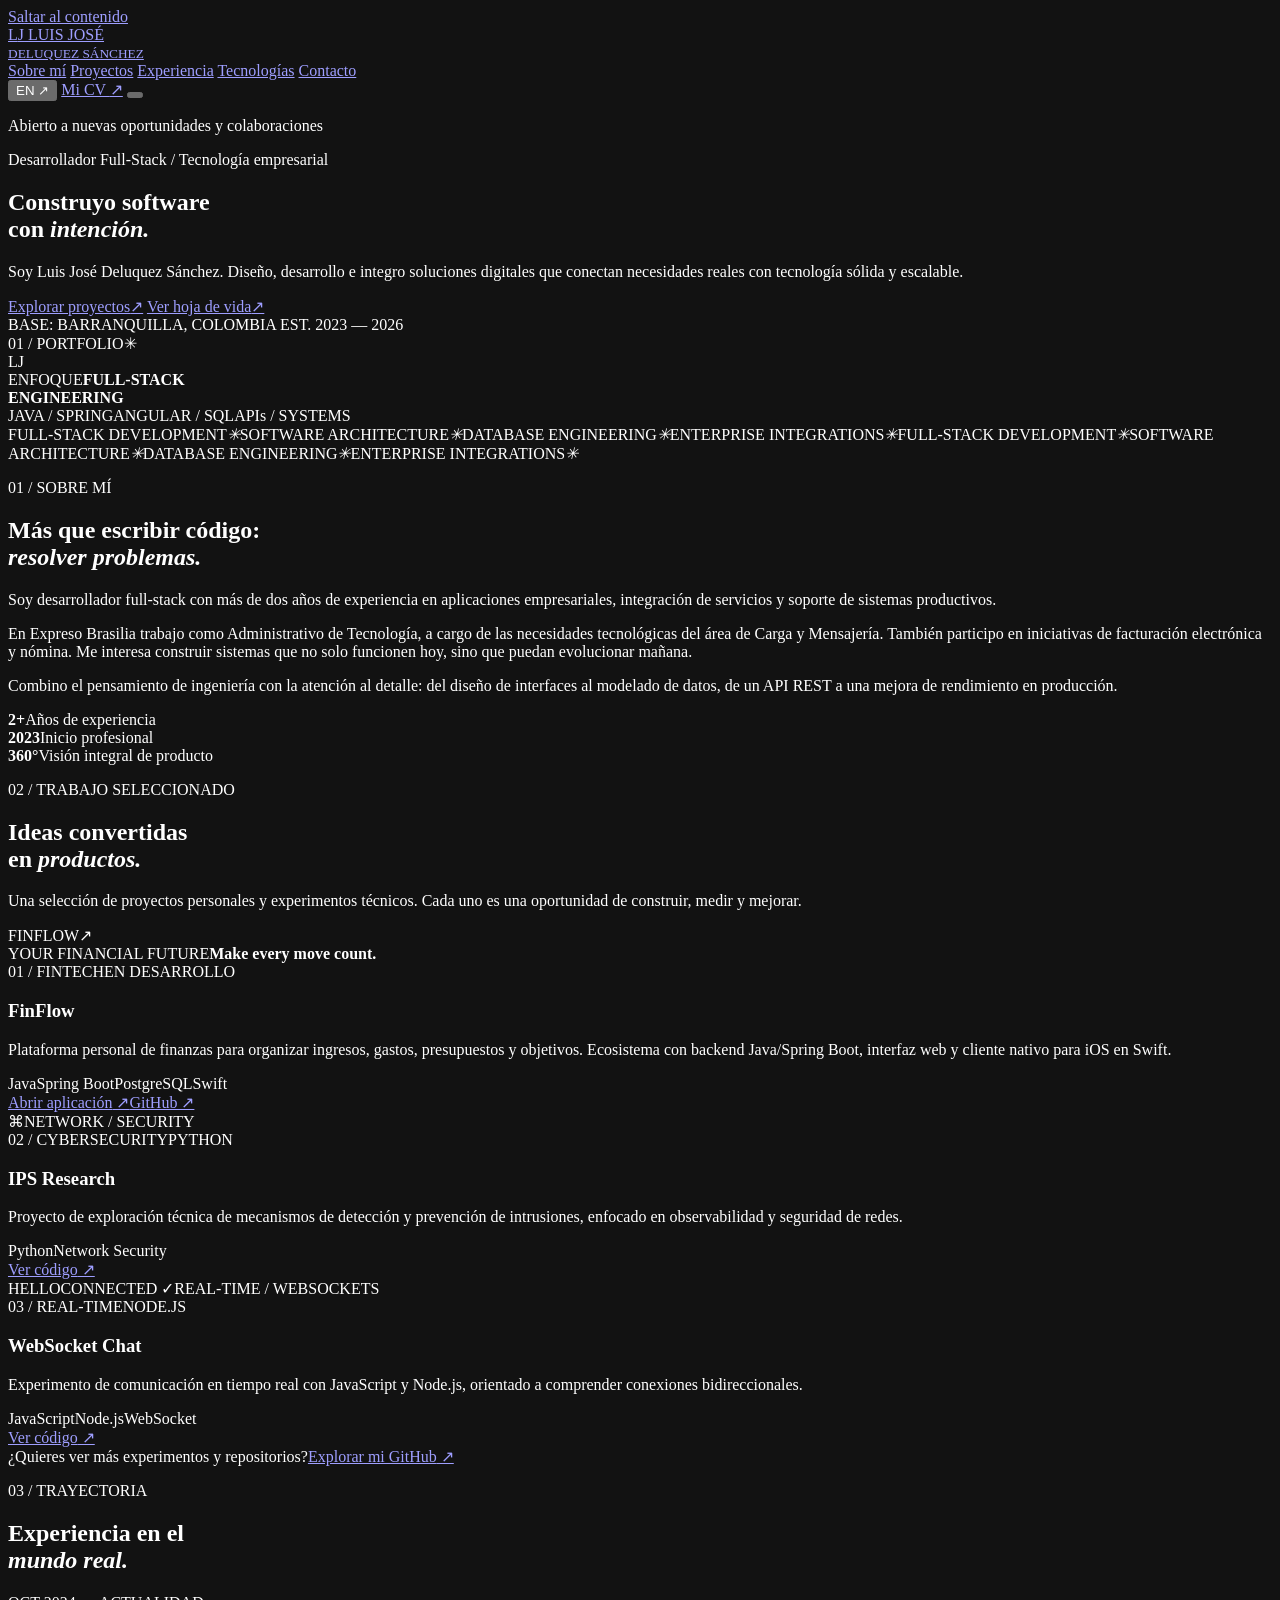
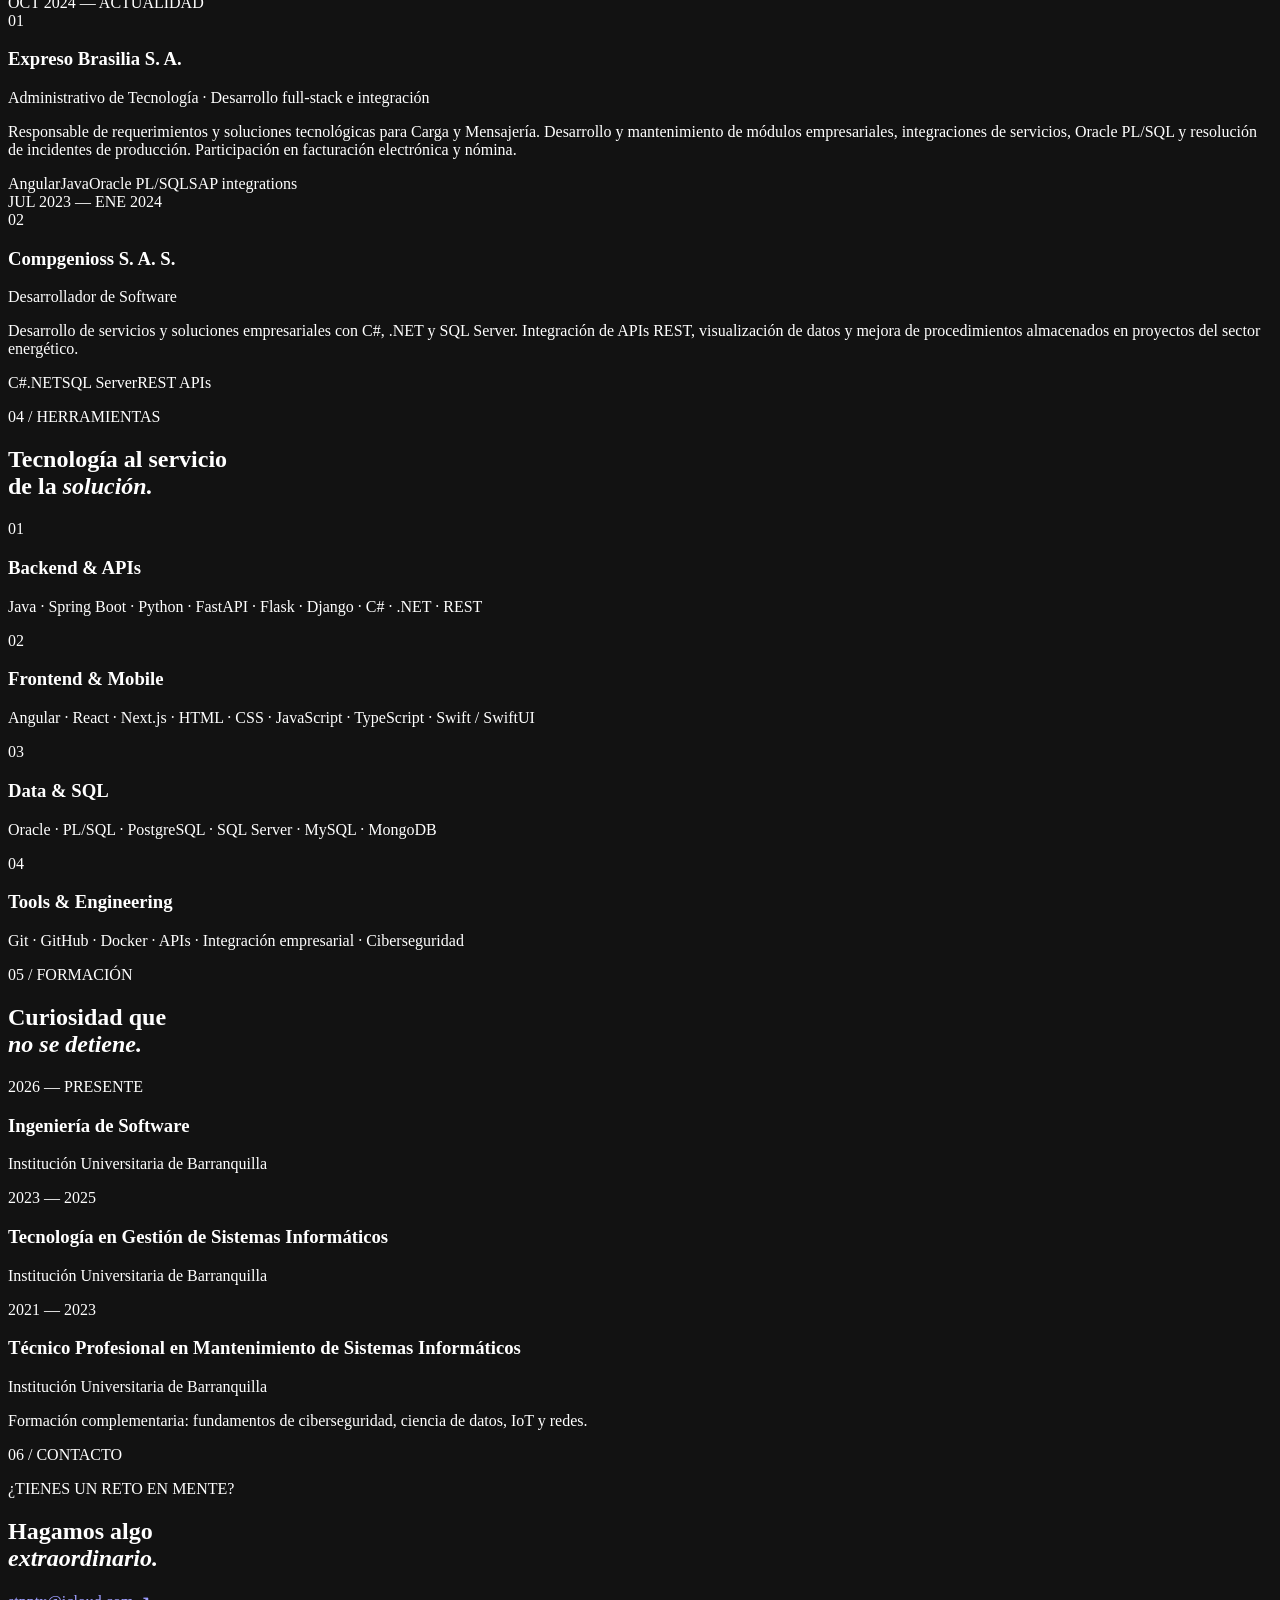
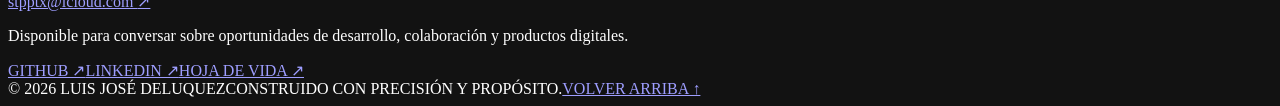
==== portfolio/index.html @ dece84d7 "feat(portfolio): add professional HTML/CSS website (index.html)" ====
<!doctype html>
<html lang="es">
<head>
  <meta charset="utf-8">
  <meta name="viewport" content="width=device-width, initial-scale=1">
  <meta name="theme-color" content="#0c1220">
  <meta name="description" content="Luis José Deluquez Sánchez — Desarrollador Full-Stack en Barranquilla, Colombia. Java, Spring Boot, Angular, Oracle, APIs e integración de sistemas. Proyectos, trayectoria y contacto.">
  <meta property="og:type" content="website">
  <meta property="og:title" content="Luis José Deluquez — Full-Stack Developer">
  <meta property="og:description" content="Software bien pensado. Experiencia empresarial, proyectos personales y soluciones que hacen la diferencia.">
  <meta property="og:locale" content="es_CO">
  <meta name="color-scheme" content="dark">
  <title>Luis José Deluquez — Full-Stack Developer</title>
  <link rel="icon" href="./favicon.svg" type="image/svg+xml">
  <link rel="stylesheet" href="./styles.css">
  <script src="./main.js" defer></script>
</head>
<body>
  <a class="skip-link" href="#contenido">Saltar al contenido</a>
  <div class="grain" aria-hidden="true"></div>
  <header class="site-header" id="inicio">
    <div class="container header-inner">
      <a class="identity" href="#inicio" aria-label="Luis José Deluquez, inicio">
        <span class="identity-mark">L<span>J</span><i></i></span>
        <span class="identity-label">LUIS JOSÉ<br><small>DELUQUEZ SÁNCHEZ</small></span>
      </a>
      <nav class="nav" id="main-nav" aria-label="Navegación principal">
        <a data-i18n="navAbout" href="#sobre-mi">Sobre mí</a>
        <a data-i18n="navProjects" href="#proyectos">Proyectos</a>
        <a data-i18n="navExperience" href="#experiencia">Experiencia</a>
        <a data-i18n="navSkills" href="#stack">Tecnologías</a>
        <a data-i18n="navContact" href="#contacto">Contacto</a>
      </nav>
      <div class="header-actions">
        <button class="lang-btn" id="language-toggle" type="button" aria-label="Cambiar idioma">EN <span aria-hidden="true">↗</span></button>
        <a class="top-cta" data-i18n="navResume" href="./cv.html">Mi CV <span aria-hidden="true">↗</span></a>
        <button class="menu-toggle" type="button" id="menu-toggle" aria-expanded="false" aria-controls="main-nav" aria-label="Abrir menú"><span></span><span></span></button>
      </div>
    </div>
  </header>

  <main id="contenido">
    <section class="hero section-pad">
      <div class="hero-lines" aria-hidden="true"></div>
      <div class="container hero-grid">
        <div class="hero-content">
          <p class="eyebrow"><span class="signal"></span><span data-i18n="heroAvailability">Abierto a nuevas oportunidades y colaboraciones</span></p>
          <p class="hero-label" data-i18n="heroRole">Desarrollador Full-Stack / Tecnología empresarial</p>
          <h1 data-i18n="heroTitle">Construyo software<br>con <em>intención.</em></h1>
          <p class="hero-description" data-i18n="heroDesc">Soy Luis José Deluquez Sánchez. Diseño, desarrollo e integro soluciones digitales que conectan necesidades reales con tecnología sólida y escalable.</p>
          <div class="hero-ctas">
            <a href="#proyectos" class="button button-primary"><span data-i18n="viewProjects">Explorar proyectos</span><span class="arrow" aria-hidden="true">↗</span></a>
            <a href="./cv.html" class="button button-text"><span data-i18n="viewResume">Ver hoja de vida</span><span aria-hidden="true">↗</span></a>
          </div>
          <div class="hero-bottom">
            <span data-i18n="basedIn">BASE: BARRANQUILLA, COLOMBIA</span>
            <span>EST. 2023 — 2026</span>
          </div>
        </div>
        <div class="hero-visual" aria-label="Arte tipográfico y áreas de especialidad">
          <div class="visual-top"><span>01 / PORTFOLIO</span><span class="visual-star" aria-hidden="true">✳</span></div>
          <div class="visual-monogram" aria-hidden="true"><span>L</span><span>J</span><div class="visual-orbit"></div></div>
          <div class="visual-bottom">
            <div><span class="micro-label" data-i18n="focusArea">ENFOQUE</span><strong>FULL-STACK<br>ENGINEERING</strong></div>
            <div class="visual-tags"><span>JAVA / SPRING</span><span>ANGULAR / SQL</span><span>APIs / SYSTEMS</span></div>
          </div>
        </div>
      </div>
    </section>

    <div class="ticker" aria-label="Especialidades"><div class="ticker-track"><span>FULL-STACK DEVELOPMENT</span><i>✳</i><span>SOFTWARE ARCHITECTURE</span><i>✳</i><span>DATABASE ENGINEERING</span><i>✳</i><span>ENTERPRISE INTEGRATIONS</span><i>✳</i><span>FULL-STACK DEVELOPMENT</span><i>✳</i><span>SOFTWARE ARCHITECTURE</span><i>✳</i><span>DATABASE ENGINEERING</span><i>✳</i><span>ENTERPRISE INTEGRATIONS</span><i>✳</i></div></div>

    <section class="about section-pad" id="sobre-mi" aria-labelledby="about-heading">
      <div class="container split-layout">
        <div class="section-intro">
          <p class="section-index">01 <span data-i18n="sectionAbout">/ SOBRE MÍ</span></p>
          <h2 id="about-heading" data-i18n="aboutTitle">Más que escribir código:<br><em>resolver problemas.</em></h2>
        </div>
        <div class="about-copy">
          <p class="lead" data-i18n="aboutLead">Soy desarrollador full-stack con más de dos años de experiencia en aplicaciones empresariales, integración de servicios y soporte de sistemas productivos.</p>
          <p data-i18n="aboutText">En Expreso Brasilia trabajo como Administrativo de Tecnología, a cargo de las necesidades tecnológicas del área de Carga y Mensajería. También participo en iniciativas de facturación electrónica y nómina. Me interesa construir sistemas que no solo funcionen hoy, sino que puedan evolucionar mañana.</p>
          <p data-i18n="aboutText2">Combino el pensamiento de ingeniería con la atención al detalle: del diseño de interfaces al modelado de datos, de un API REST a una mejora de rendimiento en producción.</p>
          <div class="about-facts">
            <div><strong>2+</strong><span data-i18n="factExperience">Años de experiencia</span></div>
            <div><strong>2023</strong><span data-i18n="factCareer">Inicio profesional</span></div>
            <div><strong>360°</strong><span data-i18n="factFocus">Visión integral de producto</span></div>
          </div>
        </div>
      </div>
    </section>

    <section class="projects section-pad" id="proyectos" aria-labelledby="projects-heading">
      <div class="container">
        <div class="section-heading">
          <div><p class="section-index">02 <span data-i18n="sectionProjects">/ TRABAJO SELECCIONADO</span></p><h2 id="projects-heading" data-i18n="projectsTitle">Ideas convertidas<br>en <em>productos.</em></h2></div>
          <p data-i18n="projectsDesc">Una selección de proyectos personales y experimentos técnicos. Cada uno es una oportunidad de construir, medir y mejorar.</p>
        </div>
        <div class="project-grid">
          <article class="project-card featured">
            <div class="project-visual fintech" aria-hidden="true">
              <div class="product-head"><span>FINFLOW</span><span>↗</span></div>
              <div class="fin-chart"><span style="--h:35%"></span><span style="--h:60%"></span><span style="--h:43%"></span><span style="--h:82%"></span><span style="--h:64%"></span><span style="--h:95%"></span><span style="--h:73%"></span></div>
              <div class="fin-outline"><span>YOUR FINANCIAL FUTURE</span><strong>Make every move count.</strong></div>
            </div>
            <div class="project-body">
              <div class="project-kicker"><span>01 / FINTECH</span><span class="project-state" data-i18n="inDevelopment">EN DESARROLLO</span></div>
              <h3>FinFlow</h3>
              <p data-i18n="finDesc">Plataforma personal de finanzas para organizar ingresos, gastos, presupuestos y objetivos. Ecosistema con backend Java/Spring Boot, interfaz web y cliente nativo para iOS en Swift.</p>
              <div class="techline"><span>Java</span><span>Spring Boot</span><span>PostgreSQL</span><span>Swift</span></div>
              <div class="project-links"><a href="https://finflow-opal-five.vercel.app/login" target="_blank" rel="noopener noreferrer"><span data-i18n="visitApp">Abrir aplicación</span> ↗</a><a href="https://github.com/LuisJose713/WS_FINFLOW" target="_blank" rel="noopener noreferrer">GitHub ↗</a></div>
            </div>
          </article>
          <article class="project-card">
            <div class="project-visual security" aria-hidden="true">
              <div class="security-grid"></div><span class="security-symbol">⌘</span><span class="security-label">NETWORK / SECURITY</span>
            </div>
            <div class="project-body">
              <div class="project-kicker"><span>02 / CYBERSECURITY</span><span>PYTHON</span></div>
              <h3>IPS Research</h3>
              <p data-i18n="ipsDesc">Proyecto de exploración técnica de mecanismos de detección y prevención de intrusiones, enfocado en observabilidad y seguridad de redes.</p>
              <div class="techline"><span>Python</span><span>Network Security</span></div>
              <div class="project-links"><a href="https://github.com/LuisJose713/IPS" target="_blank" rel="noopener noreferrer"><span data-i18n="viewCode">Ver código</span> ↗</a></div>
            </div>
          </article>
          <article class="project-card">
            <div class="project-visual realtime" aria-hidden="true">
              <span class="chat-bubble one">HELLO</span><span class="chat-bubble two">CONNECTED ✓</span><span class="realtime-label">REAL-TIME / WEBSOCKETS</span>
            </div>
            <div class="project-body">
              <div class="project-kicker"><span>03 / REAL-TIME</span><span>NODE.JS</span></div>
              <h3>WebSocket Chat</h3>
              <p data-i18n="chatDesc">Experimento de comunicación en tiempo real con JavaScript y Node.js, orientado a comprender conexiones bidireccionales.</p>
              <div class="techline"><span>JavaScript</span><span>Node.js</span><span>WebSocket</span></div>
              <div class="project-links"><a href="https://github.com/LuisJose713/Chat-NodeJs-Websocket" target="_blank" rel="noopener noreferrer"><span data-i18n="viewCode2">Ver código</span> ↗</a></div>
            </div>
          </article>
        </div>
        <div class="more-projects"><span data-i18n="moreProjects">¿Quieres ver más experimentos y repositorios?</span><a href="https://github.com/LuisJose713?tab=repositories" target="_blank" rel="noopener noreferrer"><span data-i18n="githubAll">Explorar mi GitHub</span> ↗</a></div>
      </div>
    </section>

    <section class="experience section-pad" id="experiencia" aria-labelledby="experience-heading">
      <div class="container">
        <div class="section-heading compact"><div><p class="section-index">03 <span data-i18n="sectionExperience">/ TRAYECTORIA</span></p><h2 id="experience-heading" data-i18n="experienceTitle">Experiencia en el<br><em>mundo real.</em></h2></div></div>
        <div class="timeline">
          <article class="timeline-item">
            <div class="timeline-date" data-i18n="job1Date">OCT 2024 — ACTUALIDAD</div>
            <div class="timeline-detail"><span class="timeline-count">01</span><h3>Expreso Brasilia S. A.</h3><p class="job-title" data-i18n="job1Title">Administrativo de Tecnología · Desarrollo full-stack e integración</p>
              <p data-i18n="job1Desc">Responsable de requerimientos y soluciones tecnológicas para Carga y Mensajería. Desarrollo y mantenimiento de módulos empresariales, integraciones de servicios, Oracle PL/SQL y resolución de incidentes de producción. Participación en facturación electrónica y nómina.</p>
              <div class="techline"><span>Angular</span><span>Java</span><span>Oracle PL/SQL</span><span>SAP integrations</span></div>
            </div>
          </article>
          <article class="timeline-item">
            <div class="timeline-date" data-i18n="job2Date">JUL 2023 — ENE 2024</div>
            <div class="timeline-detail"><span class="timeline-count">02</span><h3>Compgenioss S. A. S.</h3><p class="job-title" data-i18n="job2Title">Desarrollador de Software</p>
              <p data-i18n="job2Desc">Desarrollo de servicios y soluciones empresariales con C#, .NET y SQL Server. Integración de APIs REST, visualización de datos y mejora de procedimientos almacenados en proyectos del sector energético.</p>
              <div class="techline"><span>C#</span><span>.NET</span><span>SQL Server</span><span>REST APIs</span></div>
            </div>
          </article>
        </div>
      </div>
    </section>

    <section class="skills section-pad" id="stack" aria-labelledby="skills-heading">
      <div class="container">
        <div class="section-heading compact"><div><p class="section-index">04 <span data-i18n="sectionTools">/ HERRAMIENTAS</span></p><h2 id="skills-heading" data-i18n="skillsTitle">Tecnología al servicio<br>de la <em>solución.</em></h2></div></div>
        <div class="skills-grid">
          <div class="skill-group"><span class="skill-number">01</span><h3>Backend & APIs</h3><p>Java · Spring Boot · Python · FastAPI · Flask · Django · C# · .NET · REST</p></div>
          <div class="skill-group"><span class="skill-number">02</span><h3>Frontend & Mobile</h3><p>Angular · React · Next.js · HTML · CSS · JavaScript · TypeScript · Swift / SwiftUI</p></div>
          <div class="skill-group"><span class="skill-number">03</span><h3>Data & SQL</h3><p>Oracle · PL/SQL · PostgreSQL · SQL Server · MySQL · MongoDB</p></div>
          <div class="skill-group"><span class="skill-number">04</span><h3>Tools & Engineering</h3><p>Git · GitHub · Docker · APIs · Integración empresarial · Ciberseguridad</p></div>
        </div>
      </div>
    </section>

    <section class="education section-pad" id="formacion" aria-labelledby="education-heading">
      <div class="container split-layout">
        <div class="section-intro"><p class="section-index">05 <span data-i18n="sectionEducation">/ FORMACIÓN</span></p><h2 id="education-heading" data-i18n="educationTitle">Curiosidad que<br><em>no se detiene.</em></h2></div>
        <div class="education-list">
          <article><span>2026 — <span data-i18n="present">PRESENTE</span></span><h3 data-i18n="edu1">Ingeniería de Software</h3><p>Institución Universitaria de Barranquilla</p></article>
          <article><span>2023 — 2025</span><h3 data-i18n="edu2">Tecnología en Gestión de Sistemas Informáticos</h3><p>Institución Universitaria de Barranquilla</p></article>
          <article><span>2021 — 2023</span><h3 data-i18n="edu3">Técnico Profesional en Mantenimiento de Sistemas Informáticos</h3><p>Institución Universitaria de Barranquilla</p></article>
          <div class="education-note"><span data-i18n="extraEducation">Formación complementaria: fundamentos de ciberseguridad, ciencia de datos, IoT y redes.</span></div>
        </div>
      </div>
    </section>

    <section class="contact section-pad" id="contacto" aria-labelledby="contact-heading">
      <div class="container contact-inner">
        <p class="section-index">06 <span data-i18n="sectionContact">/ CONTACTO</span></p>
        <p class="contact-kicker" data-i18n="contactKicker">¿TIENES UN RETO EN MENTE?</p>
        <h2 id="contact-heading" data-i18n="contactTitle">Hagamos algo<br><em>extraordinario.</em></h2>
        <a class="contact-mail" href="mailto:stpptx@icloud.com">stpptx@icloud.com <span aria-hidden="true">↗</span></a>
        <div class="contact-footer">
          <p data-i18n="contactText">Disponible para conversar sobre oportunidades de desarrollo, colaboración y productos digitales.</p>
          <div class="social-links"><a href="https://github.com/LuisJose713" target="_blank" rel="noopener noreferrer">GITHUB ↗</a><a href="https://www.linkedin.com/in/luis-jose-deluquez" target="_blank" rel="noopener noreferrer">LINKEDIN ↗</a><a href="./cv.html" data-i18n="cvLink">HOJA DE VIDA ↗</a></div>
        </div>
      </div>
    </section>
  </main>
  <footer class="site-footer"><div class="container footer-inner"><span>© <span id="year">2026</span> LUIS JOSÉ DELUQUEZ</span><span data-i18n="footerLine">CONSTRUIDO CON PRECISIÓN Y PROPÓSITO.</span><a href="#inicio" data-i18n="backTop">VOLVER ARRIBA ↑</a></div></footer>
</body>
</html>
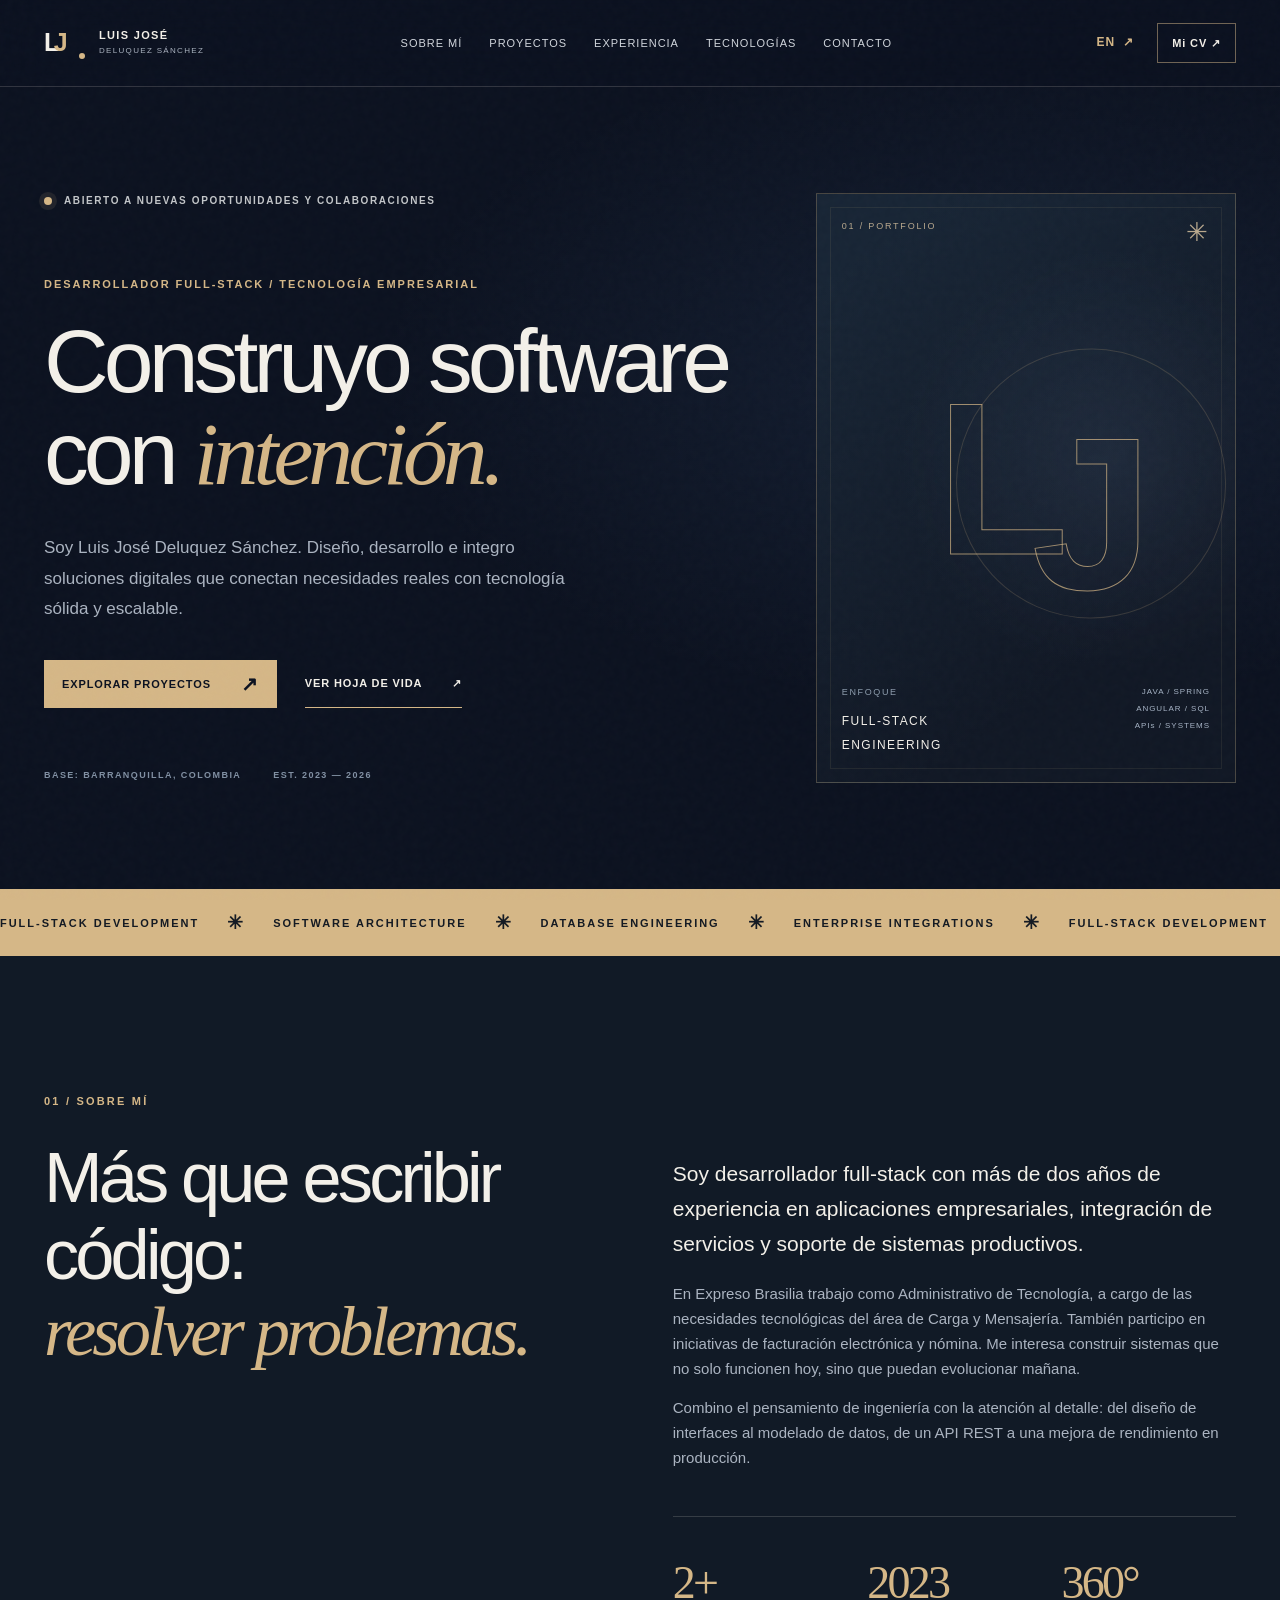
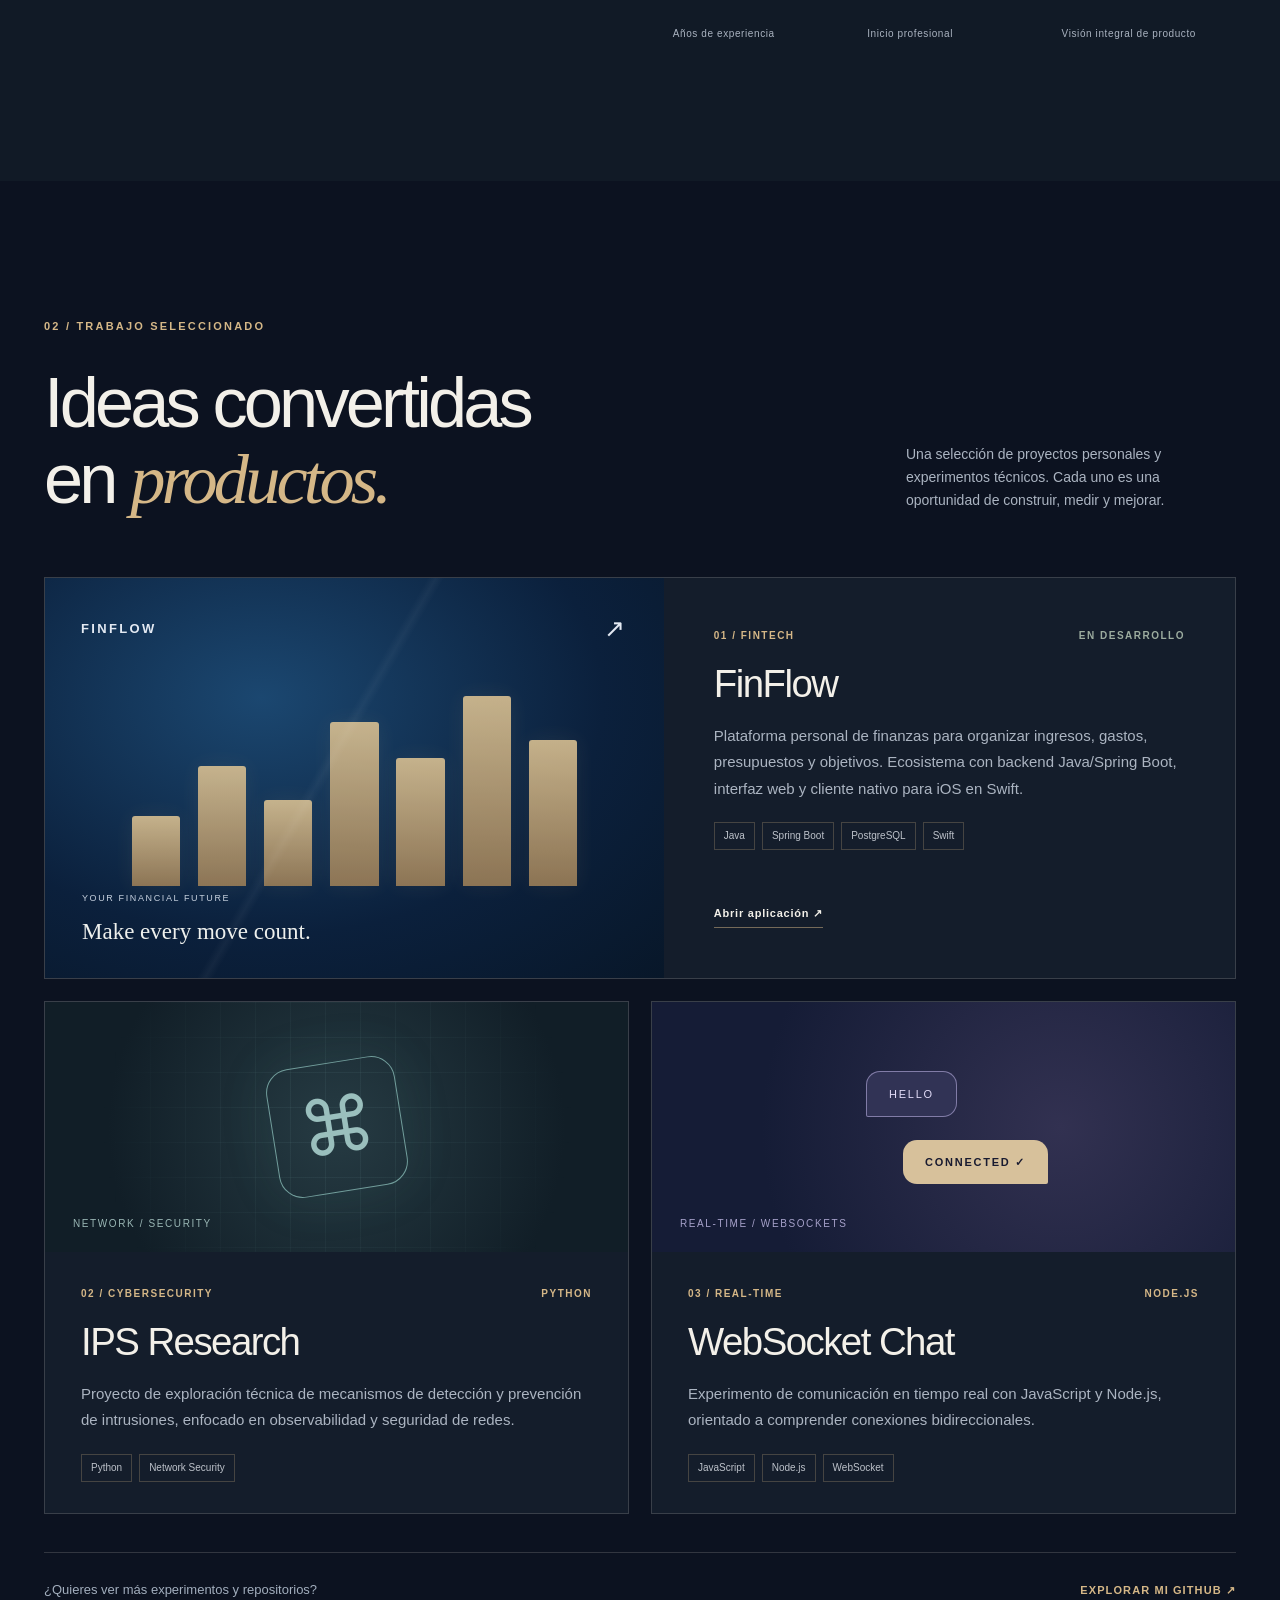
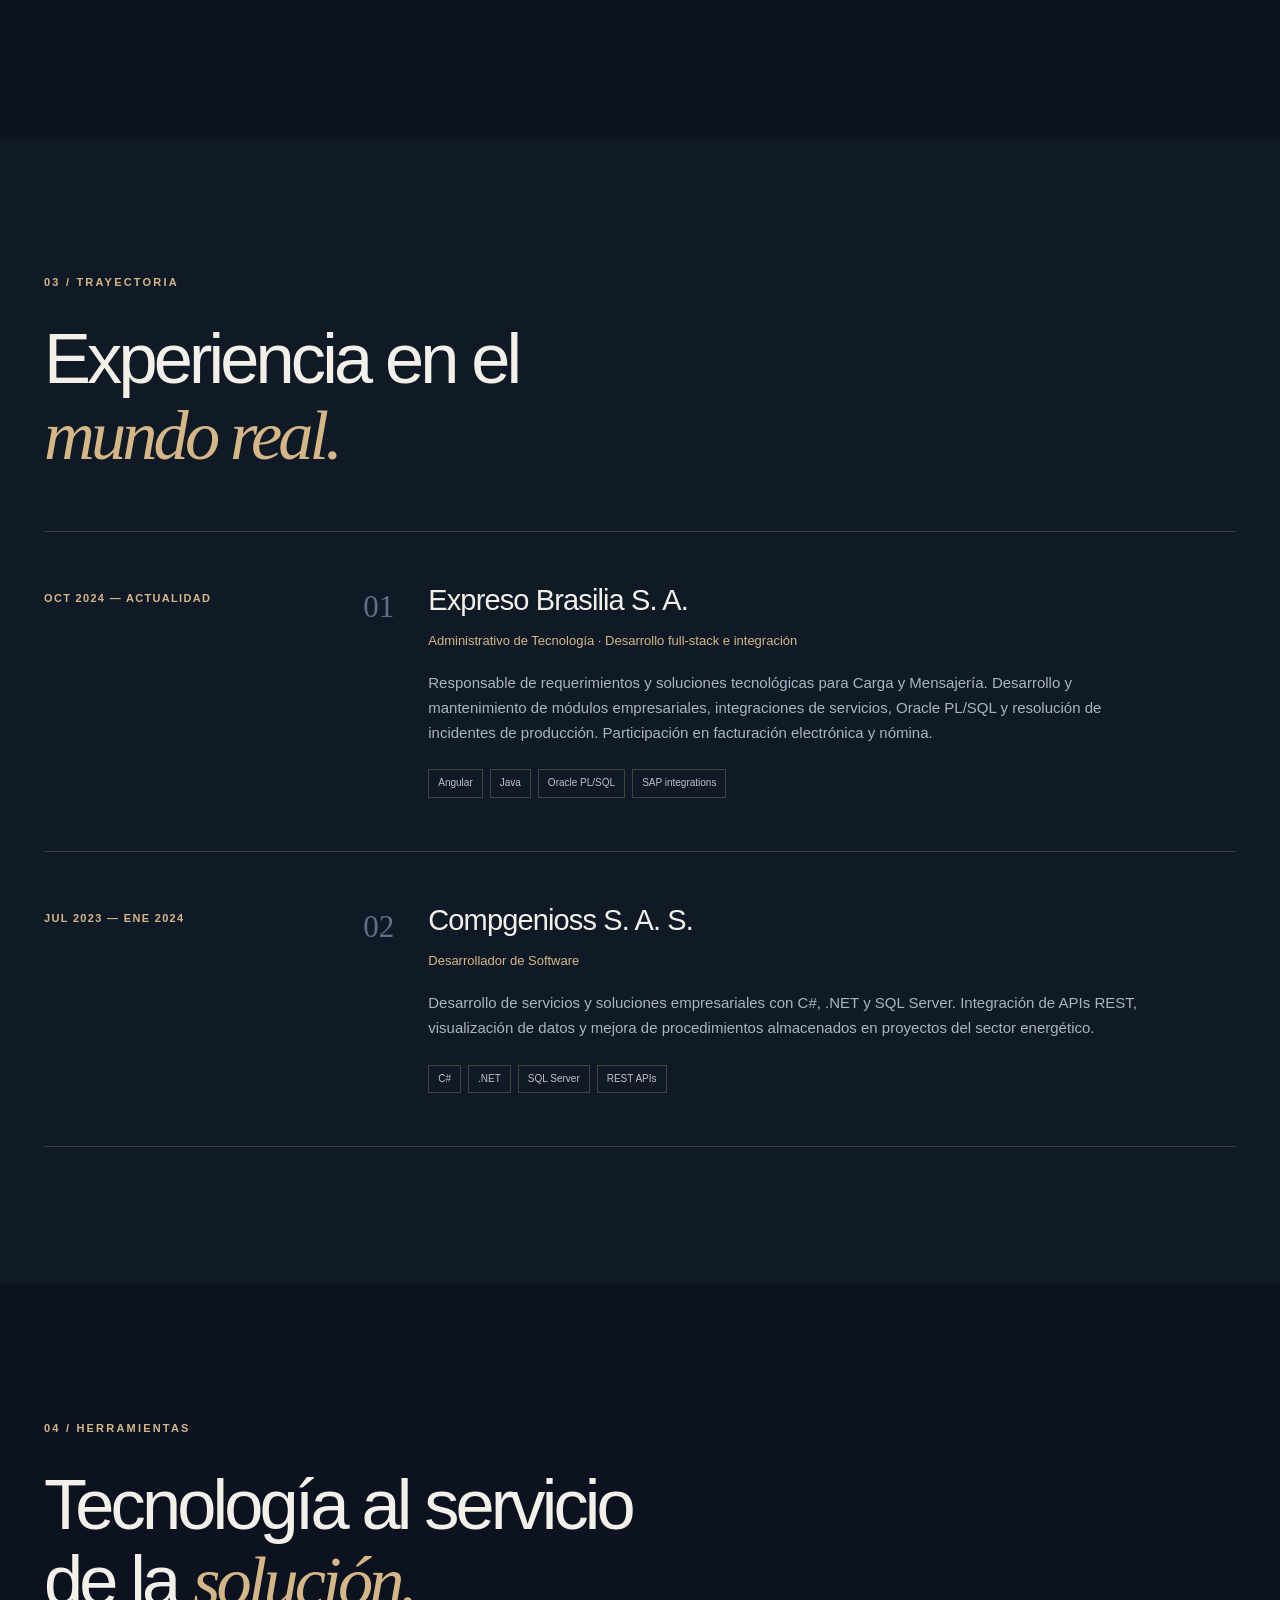
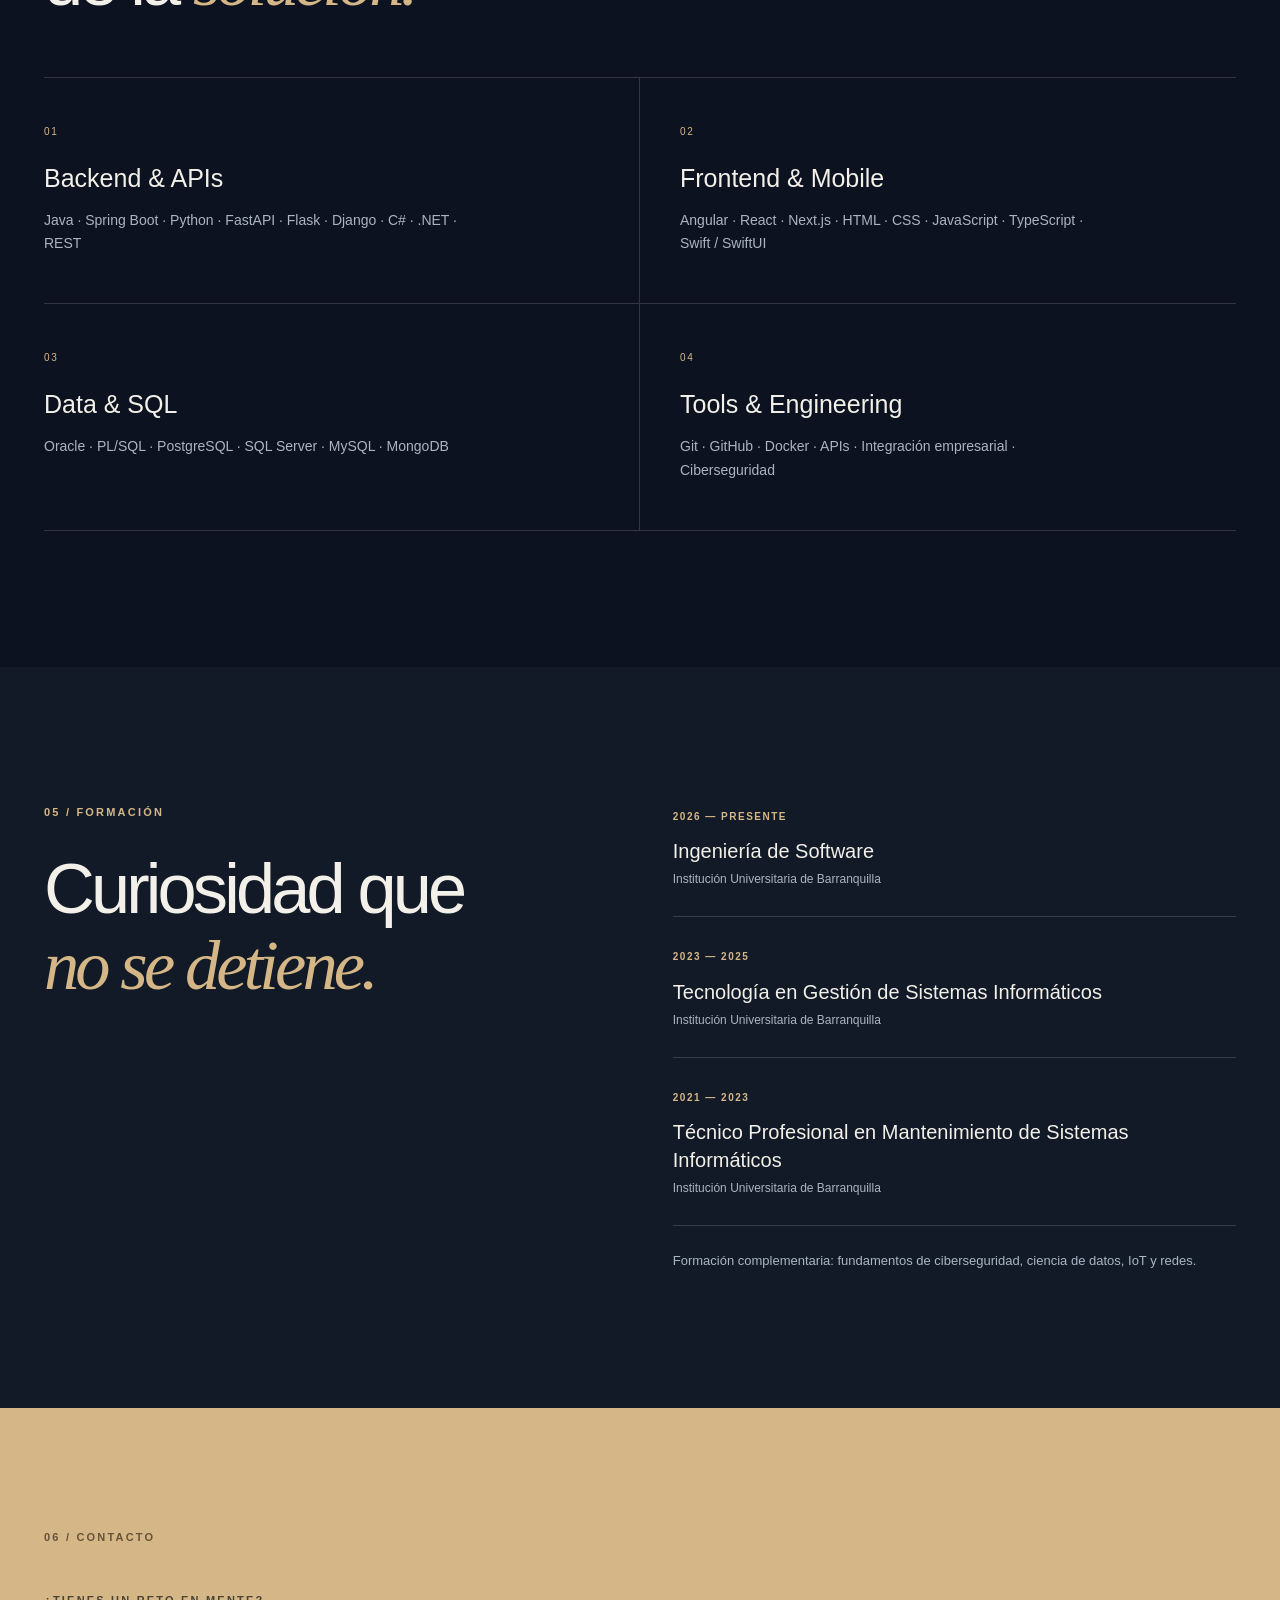
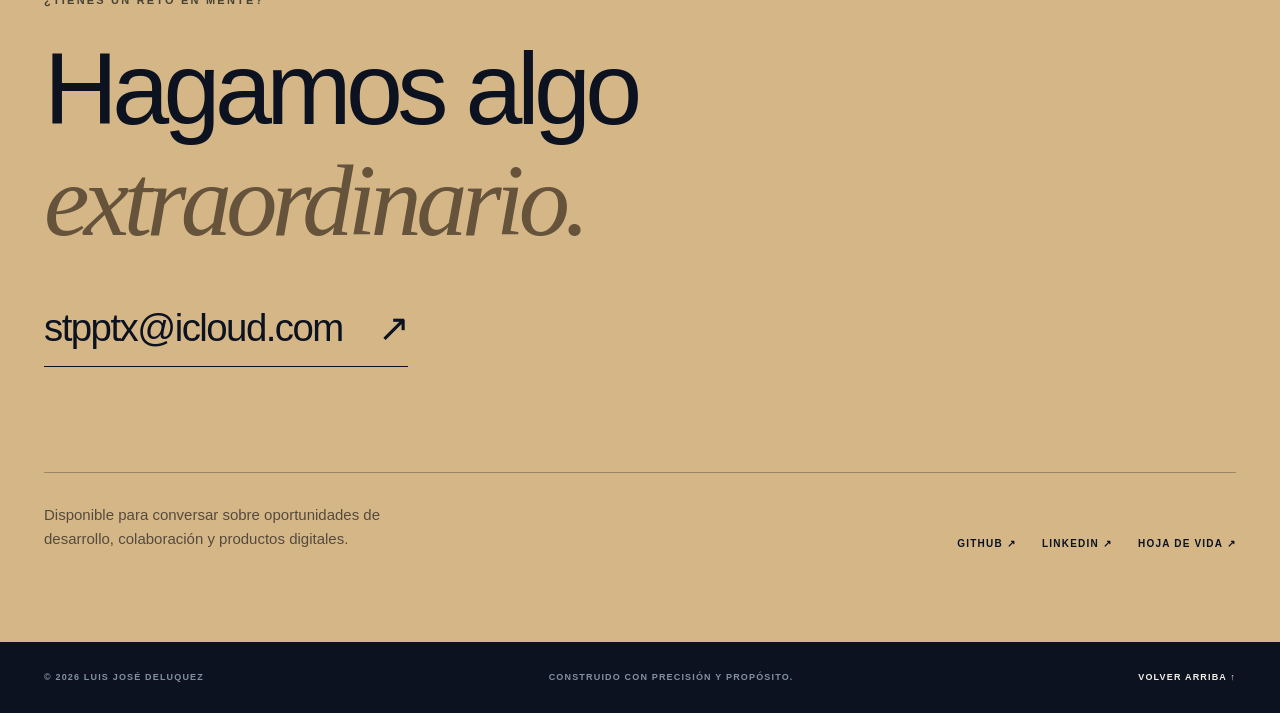
==== commit c03e04af: "fix(portfolio): remove project source code links" ====
--- a/portfolio/index.html
+++ b/portfolio/index.html
@@ -107,7 +107,7 @@
               <h3>FinFlow</h3>
               <p data-i18n="finDesc">Plataforma personal de finanzas para organizar ingresos, gastos, presupuestos y objetivos. Ecosistema con backend Java/Spring Boot, interfaz web y cliente nativo para iOS en Swift.</p>
               <div class="techline"><span>Java</span><span>Spring Boot</span><span>PostgreSQL</span><span>Swift</span></div>
-              <div class="project-links"><a href="https://finflow-opal-five.vercel.app/login" target="_blank" rel="noopener noreferrer"><span data-i18n="visitApp">Abrir aplicación</span> ↗</a><a href="https://github.com/LuisJose713/WS_FINFLOW" target="_blank" rel="noopener noreferrer">GitHub ↗</a></div>
+              <div class="project-links"><a href="https://finflow-opal-five.vercel.app/login" target="_blank" rel="noopener noreferrer"><span data-i18n="visitApp">Abrir aplicación</span> ↗</a></div>
             </div>
           </article>
           <article class="project-card">
@@ -119,7 +119,7 @@
               <h3>IPS Research</h3>
               <p data-i18n="ipsDesc">Proyecto de exploración técnica de mecanismos de detección y prevención de intrusiones, enfocado en observabilidad y seguridad de redes.</p>
               <div class="techline"><span>Python</span><span>Network Security</span></div>
-              <div class="project-links"><a href="https://github.com/LuisJose713/IPS" target="_blank" rel="noopener noreferrer"><span data-i18n="viewCode">Ver código</span> ↗</a></div>
+
             </div>
           </article>
           <article class="project-card">
@@ -131,7 +131,7 @@
               <h3>WebSocket Chat</h3>
               <p data-i18n="chatDesc">Experimento de comunicación en tiempo real con JavaScript y Node.js, orientado a comprender conexiones bidireccionales.</p>
               <div class="techline"><span>JavaScript</span><span>Node.js</span><span>WebSocket</span></div>
-              <div class="project-links"><a href="https://github.com/LuisJose713/Chat-NodeJs-Websocket" target="_blank" rel="noopener noreferrer"><span data-i18n="viewCode2">Ver código</span> ↗</a></div>
+
             </div>
           </article>
         </div>
--- a/portfolio/styles.css
+++ b/portfolio/styles.css
@@ -0,0 +1,13 @@
+/* Luis José Deluquez | Personal portfolio — semantic, accessible, responsive */
+:root{--ink:#101723;--night:#0c1220;--night2:#121c2a;--ivory:#f3f0e9;--muted:#aab3c0;--gold:#d5b787;--line:rgba(245,239,228,.16);--surface:#131c29;--font:Inter,"Helvetica Neue",Arial,sans-serif;--serif:Georgia,"Times New Roman",serif}
+*{box-sizing:border-box}html{scroll-behavior:smooth;scroll-padding-top:88px}body{margin:0;background:var(--night);color:var(--ivory);font-family:var(--font);font-size:15px;line-height:1.65;-webkit-font-smoothing:antialiased}body.menu-open{overflow:hidden}::selection{background:var(--gold);color:var(--ink)}a{color:inherit;text-decoration:none}button{font:inherit}button,a{-webkit-tap-highlight-color:transparent}a:focus-visible,button:focus-visible{outline:2px solid var(--gold);outline-offset:5px}img{max-width:100%}.container{width:min(100% - 88px,1320px);margin-inline:auto}.section-pad{padding:136px 0}h1,h2,h3,p{margin-top:0}h1,h2{font-weight:500;letter-spacing:-.055em;line-height:1.08}h2{font-size:clamp(44px,5.5vw,90px)}h2 em,h1 em{font-family:var(--serif);font-weight:400;color:var(--gold)}p{color:#abb4c1}.skip-link{position:absolute;top:-90px;left:10px;background:#fff;color:#000;padding:12px;z-index:100}.skip-link:focus{top:10px}.grain{position:fixed;inset:0;pointer-events:none;z-index:200;opacity:.12;background-image:url("data:image/svg+xml,%3Csvg viewBox='0 0 180 180' xmlns='http://www.w3.org/2000/svg'%3E%3Cfilter id='n'%3E%3CfeTurbulence type='fractalNoise' baseFrequency='.7' numOctaves='3' stitchTiles='stitch'/%3E%3C/filter%3E%3Crect width='100%25' height='100%25' filter='url(%23n)' opacity='.17'/%3E%3C/svg%3E")}
+.site-header{position:sticky;top:0;background:rgba(12,18,32,.94);backdrop-filter:blur(18px);-webkit-backdrop-filter:blur(18px);border-bottom:1px solid var(--line);z-index:90}.header-inner{height:86px;display:flex;align-items:center;justify-content:space-between;gap:32px}.identity{display:flex;align-items:center;gap:14px;flex-shrink:0}.identity-mark{display:inline-flex;align-items:center;font-weight:900;letter-spacing:-.22em;font-size:25px;position:relative;width:41px}.identity-mark span{color:var(--gold)}.identity-mark i{height:6px;width:6px;border-radius:50%;background:var(--gold);position:absolute;right:0;bottom:5px}.identity-label{font-size:11px;line-height:1.25;letter-spacing:.12em;font-weight:800}.identity-label small{font-size:8px;color:var(--muted);font-weight:500}.nav{display:flex;align-items:center;gap:27px}.nav a{font-size:11px;text-transform:uppercase;letter-spacing:.09em;color:#d1d6dd;transition:color .2s}.nav a:hover,.social-links a:hover,.footer-inner a:hover{color:var(--gold)}.header-actions{display:flex;align-items:center;gap:15px}.lang-btn{border:0;background:transparent;color:var(--gold);font-size:12px;letter-spacing:.1em;cursor:pointer;font-weight:700;padding:8px}.lang-btn span{margin-left:3px}.top-cta{font-size:11px;font-weight:700;letter-spacing:.08em;border:1px solid rgba(213,183,135,.5);padding:10px 14px;white-space:nowrap}.top-cta:hover{background:var(--gold);color:var(--night)}.menu-toggle{display:none;border:0;color:var(--ivory);background:transparent;cursor:pointer;width:36px;height:36px}.menu-toggle span{display:block;height:1px;background:currentColor;margin:7px 3px}
+.hero{padding-top:106px;padding-bottom:106px;position:relative;overflow:hidden}.hero-lines{position:absolute;inset:-20% -20%;background:radial-gradient(ellipse at 70% 40%,rgba(75,113,164,.13),transparent 35%);pointer-events:none}.hero-grid{display:grid;grid-template-columns:1.25fr .75fr;gap:6%;align-items:stretch;min-height:590px;position:relative}.hero-content{display:flex;flex-direction:column;justify-content:center}.eyebrow{color:#c3c6c9;text-transform:uppercase;font-size:10px;font-weight:700;letter-spacing:.16em;display:flex;gap:12px;align-items:center;margin-bottom:65px}.signal{width:8px;height:8px;border-radius:100%;background:var(--gold);box-shadow:0 0 0 5px rgba(213,183,135,.1)}.hero-label{font-size:11px;text-transform:uppercase;letter-spacing:.18em;color:var(--gold);font-weight:700;margin-bottom:22px}.hero h1{font-size:clamp(56px,7vw,112px);margin-bottom:33px;line-height:1.03;white-space:nowrap}.hero h1 em{font-style:italic}.hero-description{max-width:540px;font-size:17px;line-height:1.8;margin-bottom:35px}.hero-ctas{display:flex;align-items:center;gap:28px;flex-wrap:wrap}.button{display:inline-flex;align-items:center;gap:30px;padding:14px 18px;font-size:11px;text-transform:uppercase;font-weight:800;letter-spacing:.08em;transition:transform .2s,background .2s}.button:hover{transform:translateY(-3px)}.button-primary{background:var(--gold);color:var(--night)}.button-text{padding-left:0;padding-right:0;border-bottom:1px solid var(--gold)}.button .arrow{font-size:20px;line-height:1}.hero-bottom{margin-top:auto;padding-top:60px;display:flex;gap:32px;color:#8190a3;font-size:9px;letter-spacing:.16em;font-weight:700}.hero-visual{position:relative;border:1px solid rgba(213,183,135,.28);min-height:550px;padding:25px;background:radial-gradient(circle at 70% 45%,rgba(93,114,147,.16),transparent 48%),linear-gradient(145deg,#182535 10%,#111825 75%);display:flex;flex-direction:column;justify-content:space-between;overflow:hidden}.hero-visual:before{content:"";position:absolute;inset:13px;border:1px solid rgba(213,183,135,.09);pointer-events:none}.visual-top,.visual-bottom{display:flex;align-items:start;justify-content:space-between;position:relative;z-index:2}.visual-top{font-size:9px;letter-spacing:.2em;color:#b9a98e}.visual-star{font-size:26px;line-height:1}.visual-monogram{position:absolute;top:50%;left:50%;transform:translate(-50%,-54%);font-size:clamp(140px,17vw,270px);font-weight:800;line-height:1;letter-spacing:-.17em;color:transparent;-webkit-text-stroke:1px rgba(213,183,135,.72);white-space:nowrap}.visual-monogram>span:last-of-type{position:relative;top:35px}.visual-orbit{position:absolute;left:11%;top:-10%;height:124%;aspect-ratio:1;border:1px solid rgba(213,183,135,.18);border-radius:50%;transform:rotate(-21deg);pointer-events:none}.micro-label{display:block;letter-spacing:.18em;color:#8d9cad;font-size:9px;margin-bottom:8px}.visual-bottom strong{font-size:12px;font-weight:500;line-height:1.5;letter-spacing:.12em}.visual-tags{display:flex;flex-direction:column;text-align:right;gap:4px;font-size:8px;letter-spacing:.12em;color:#a7b4c6}.ticker{background:var(--gold);color:#141a23;overflow:hidden;padding:18px 0;white-space:nowrap}.ticker-track{width:max-content;display:flex;align-items:center;gap:28px;animation:marquee 32s linear infinite;font-size:11px;letter-spacing:.18em;font-weight:800}.ticker-track i{font-style:normal;font-size:19px}@keyframes marquee{to{transform:translateX(-50%)}}.split-layout{display:grid;grid-template-columns:.95fr 1.05fr;gap:10%}.section-index{font-size:11px;letter-spacing:.2em;color:var(--gold);font-weight:700;text-transform:uppercase;margin-bottom:30px}.section-intro h2{margin:0}.about{background:#111a26}.about-copy{padding-top:65px}.about-copy .lead{font-size:21px;line-height:1.65;color:var(--ivory);font-weight:400}.about-copy>p{max-width:610px}.about-facts{margin-top:45px;padding-top:28px;border-top:1px solid var(--line);display:grid;grid-template-columns:repeat(3,1fr);gap:20px}.about-facts strong{display:block;color:var(--gold);font-family:var(--serif);font-size:46px;font-weight:400;letter-spacing:-.06em}.about-facts span{font-size:10px;color:var(--muted);letter-spacing:.06em}
+.section-heading{display:flex;align-items:end;justify-content:space-between;gap:70px;margin-bottom:60px}.section-heading h2{margin-bottom:0}.section-heading>p{max-width:330px;margin-bottom:5px;font-size:14px}.section-heading.compact{margin-bottom:58px}.projects{background:var(--night)}.project-grid{display:grid;grid-template-columns:1fr 1fr;gap:22px}.project-card{border:1px solid var(--line);overflow:hidden;background:#141d2b;display:flex;flex-direction:column;transition:border-color .2s,transform .25s}.project-card:hover{border-color:rgba(213,183,135,.5);transform:translateY(-4px)}.project-card.featured{grid-column:1/-1;display:grid;grid-template-columns:1.04fr .96fr}.project-visual{min-height:250px;position:relative;overflow:hidden}.project-card.featured .project-visual{min-height:400px}.project-body{padding:34px 36px 31px;display:flex;flex-direction:column;flex:1}.featured .project-body{justify-content:center;padding:50px}.project-kicker{display:flex;align-items:center;justify-content:space-between;gap:16px;font-size:10px;color:var(--gold);letter-spacing:.15em;font-weight:700;margin-bottom:18px}.project-state{color:#9cac9f}.project-body h3{font-weight:500;font-size:clamp(28px,3vw,40px);line-height:1.1;letter-spacing:-.04em;margin-bottom:18px}.project-body>p{line-height:1.75;margin-bottom:20px;max-width:530px}.techline{display:flex;flex-wrap:wrap;gap:7px}.techline span{border:1px solid rgba(213,183,135,.25);padding:5px 9px;font-size:10px;color:#bdc2ca}.project-links{margin-top:auto;padding-top:32px;display:flex;gap:25px;align-items:center}.project-links a{font-size:11px;font-weight:700;letter-spacing:.07em;border-bottom:1px solid rgba(213,183,135,.5);padding-bottom:5px}.project-links a:hover{color:var(--gold)}.fintech{background:radial-gradient(ellipse at 35% 30%,#1b4770,#0b203c 60%,#081729);padding:30px 36px}.fintech:after{content:"";position:absolute;inset:0;background:linear-gradient(120deg,transparent 45%,rgba(255,255,255,.04) 46%,transparent 47%);pointer-events:none}.product-head{display:flex;justify-content:space-between;align-items:center;font-size:13px;font-weight:800;letter-spacing:.18em;color:#e3e9f2}.product-head span:last-child{font-size:25px;font-weight:400}.fin-chart{position:absolute;left:11%;right:11%;top:27%;bottom:23%;display:flex;gap:4%;align-items:end;padding:0 3%}.fin-chart span{flex:1;height:var(--h);background:linear-gradient(180deg,#dec494,#9e8058);border-radius:3px 3px 0 0;box-shadow:0 0 22px rgba(213,183,135,.1);opacity:.88}.fin-outline{position:absolute;bottom:27px;left:37px}.fin-outline span{display:block;letter-spacing:.18em;font-size:9px;color:#c6d0de;margin-bottom:8px}.fin-outline strong{font-family:var(--serif);font-size:23px;font-weight:400;color:#eef0ed}.security{display:flex;align-items:center;justify-content:center;background:radial-gradient(circle at center,#263b43,#111e27 72%)}.security-grid{position:absolute;inset:0;background-image:linear-gradient(rgba(136,187,184,.08) 1px,transparent 1px),linear-gradient(90deg,rgba(136,187,184,.08) 1px,transparent 1px);background-size:35px 35px;mask-image:radial-gradient(circle,black 20%,transparent 75%)}.security-symbol{width:130px;height:130px;border:1px solid #719d9b;border-radius:24px;color:#9abfbd;font-size:76px;display:grid;place-items:center;transform:rotate(-9deg);box-shadow:0 0 55px rgba(75,146,137,.1)}.security-label,.realtime-label{position:absolute;bottom:20px;left:28px;color:#9ab7b5;font-size:10px;letter-spacing:.16em}.realtime{background:radial-gradient(circle at 70% 50%,#323151,#151c36 70%);display:flex;align-items:center;justify-content:center;flex-direction:column;gap:15px}.chat-bubble{font-size:11px;letter-spacing:.16em;border:1px solid rgba(195,185,235,.55);padding:13px 22px;border-radius:14px 14px 14px 2px;background:#313355;color:#e2dcf8;transform:translate(-32px,-4px)}.chat-bubble.two{transform:translate(32px,4px);background:#d7c19b;color:#191b30;border:0;border-radius:14px 14px 2px 14px;font-weight:800}.realtime-label{color:#a6a1ca}.more-projects{display:flex;justify-content:space-between;align-items:center;border-top:1px solid var(--line);margin-top:38px;padding-top:26px;color:#a2aebd;font-size:13px}.more-projects a{color:var(--gold);font-size:11px;font-weight:700;letter-spacing:.1em;text-transform:uppercase}
+.experience{background:#101a27}.timeline{border-top:1px solid var(--line)}.timeline-item{display:grid;grid-template-columns:.32fr 1fr;gap:40px;padding:45px 0 53px;border-bottom:1px solid var(--line)}.timeline-date{color:var(--gold);font-size:11px;letter-spacing:.12em;font-weight:700;padding-top:12px}.timeline-detail{position:relative;padding-left:65px}.timeline-count{position:absolute;top:4px;left:0;font-family:var(--serif);font-size:31px;color:#617087}.timeline-detail h3{font-size:29px;letter-spacing:-.03em;font-weight:500;margin:0}.job-title{color:var(--gold);font-size:13px;margin:5px 0 20px}.timeline-detail>p:not(.job-title){max-width:730px}.timeline-detail .techline{margin-top:24px}
+.skills{background:var(--night)}.skills-grid{border-top:1px solid var(--line);display:grid;grid-template-columns:repeat(2,1fr)}.skill-group{padding:40px 40px 48px 0;border-bottom:1px solid var(--line);position:relative}.skill-group:nth-child(odd){border-right:1px solid var(--line)}.skill-group:nth-child(even){padding-left:40px}.skill-number{color:var(--gold);font-size:10px;letter-spacing:.18em}.skill-group h3{font-size:25px;font-weight:500;margin:15px 0 10px}.skill-group p{max-width:420px;margin:0;font-size:14px}.education{background:#111a26}.education-list article{padding:26px 0;border-bottom:1px solid var(--line)}.education-list article:first-child{padding-top:0}.education-list article>span{color:var(--gold);font-size:10px;letter-spacing:.15em;font-weight:700}.education-list h3{font-size:20px;font-weight:500;line-height:1.4;margin:10px 0 5px}.education-list p{font-size:12px;margin-bottom:0}.education-note{margin-top:24px;color:#aab6c4;font-size:13px}
+.contact{background:var(--gold);color:var(--night);padding:120px 0 90px}.contact .section-index,.contact h2 em{color:#66533b}.contact-kicker{color:#494333;font-size:11px;font-weight:700;letter-spacing:.2em;margin:45px 0 25px}.contact h2{font-size:clamp(58px,8vw,130px);max-width:1100px;margin-bottom:40px}.contact-mail{font-size:clamp(18px,3vw,40px);display:inline-flex;gap:35px;align-items:center;border-bottom:1px solid var(--night);padding-bottom:6px;letter-spacing:-.04em}.contact-mail:hover{opacity:.7}.contact-footer{margin-top:105px;padding-top:30px;border-top:1px solid rgba(16,23,35,.3);display:flex;justify-content:space-between;gap:60px;align-items:end}.contact-footer p{color:#554a3d;max-width:400px;margin:0}.social-links{display:flex;gap:26px;flex-wrap:wrap}.social-links a{font-weight:800;font-size:10px;letter-spacing:.12em;white-space:nowrap}.social-links a:hover{color:#5c4532}.site-footer{background:var(--night);padding:28px 0}.footer-inner{display:flex;align-items:center;justify-content:space-between;gap:20px;color:#8390a1;font-size:9px;letter-spacing:.13em;font-weight:700}.footer-inner a{color:var(--ivory)}
+@media(max-width:1080px){.nav{gap:14px}.nav a{font-size:10px}.container{width:min(100% - 56px,1300px)}.hero-grid{gap:30px}.hero h1{font-size:clamp(55px,6vw,90px)}.hero-visual{min-height:500px}.visual-monogram{font-size:16vw}.section-pad{padding:95px 0}.split-layout{gap:6%}}
+@media(max-width:800px){.container{width:min(100% - 38px,750px)}.header-inner{height:74px}.nav{display:none;position:fixed;left:0;right:0;top:74px;height:calc(100dvh - 74px);background:#0c1220;padding:60px 25px;flex-direction:column;align-items:flex-start;gap:20px;overflow:auto}.nav.is-open{display:flex}.nav a{font-size:22px;letter-spacing:-.03em;text-transform:none}.menu-toggle{display:block}.top-cta{display:none}.hero{padding-top:70px}.hero-grid{grid-template-columns:1fr;min-height:0}.hero-content{min-height:590px}.hero h1{font-size:clamp(52px,10vw,84px)}.hero-visual{min-height:450px}.visual-monogram{font-size:210px}.hero-bottom{padding-top:70px}.split-layout{grid-template-columns:1fr;gap:38px}.about-copy{padding-top:0}.section-heading{align-items:start;flex-direction:column;gap:24px}.section-heading>p{max-width:580px}.project-card.featured{grid-template-columns:1fr}.project-card.featured .project-visual{min-height:290px}.project-card.featured .project-body{padding:36px}.timeline-item{grid-template-columns:1fr;gap:18px}.timeline-detail{padding-left:55px}.contact h2{font-size:clamp(58px,10vw,100px)}.contact-footer{align-items:start;flex-direction:column;gap:34px}.footer-inner{flex-wrap:wrap}}
+@media(max-width:550px){.section-pad{padding:75px 0}h2{font-size:clamp(43px,10vw,65px)}.hero{padding-top:40px}.hero-content{min-height:530px}.eyebrow{font-size:9px;letter-spacing:.11em;margin-bottom:55px}.hero-label{font-size:9px}.hero h1{font-size:clamp(49px,12vw,70px);white-space:normal}.hero-description{font-size:15px}.hero-ctas{gap:20px}.button{font-size:10px;padding:13px}.button-text{padding-left:0}.hero-bottom{font-size:8px;gap:15px;flex-wrap:wrap}.hero-visual{min-height:380px}.visual-monogram{font-size:170px}.visual-tags{font-size:7px}.visual-bottom strong{font-size:10px}.ticker{padding:12px 0}.ticker-track{font-size:9px}.about-copy .lead{font-size:18px}.about-facts{gap:10px}.about-facts strong{font-size:35px}.about-facts span{font-size:9px}.project-grid{grid-template-columns:1fr}.project-card.featured{grid-column:auto}.project-visual{min-height:230px}.project-card.featured .project-visual{min-height:260px}.project-body,.project-card.featured .project-body{padding:26px}.project-body h3{font-size:30px}.more-projects{align-items:start;flex-direction:column;gap:15px}.timeline-detail h3{font-size:25px}.skills-grid{grid-template-columns:1fr}.skill-group:nth-child(odd){border-right:0}.skill-group:nth-child(even){padding-left:0}.skill-group{padding:28px 0}.contact{padding:80px 0 55px}.contact h2{font-size:clamp(56px,13vw,80px)}.contact-kicker{margin-top:25px}.contact-footer{margin-top:70px}.social-links{gap:18px}.footer-inner{font-size:8px}.identity-label{font-size:10px}}
+@media(prefers-reduced-motion:reduce){html{scroll-behavior:auto}.ticker-track{animation:none}.project-card,.button{transition:none}}
